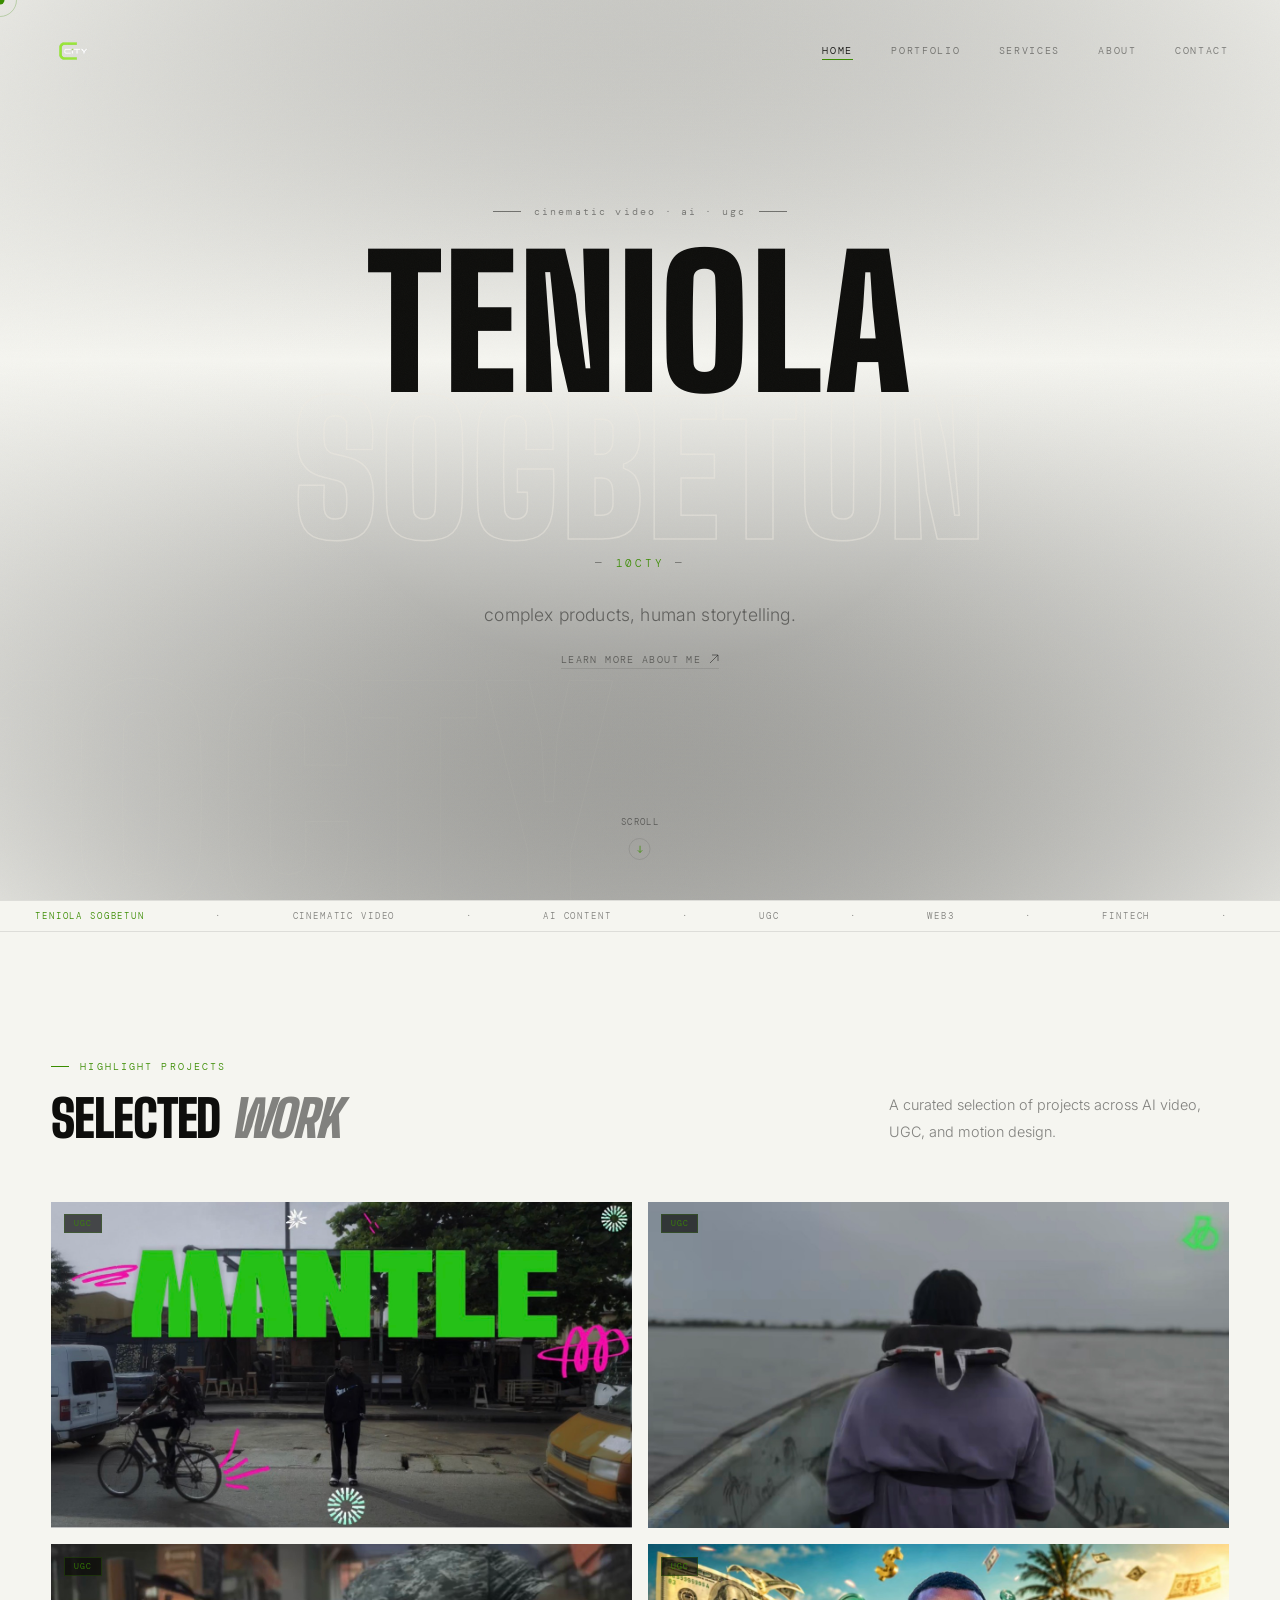
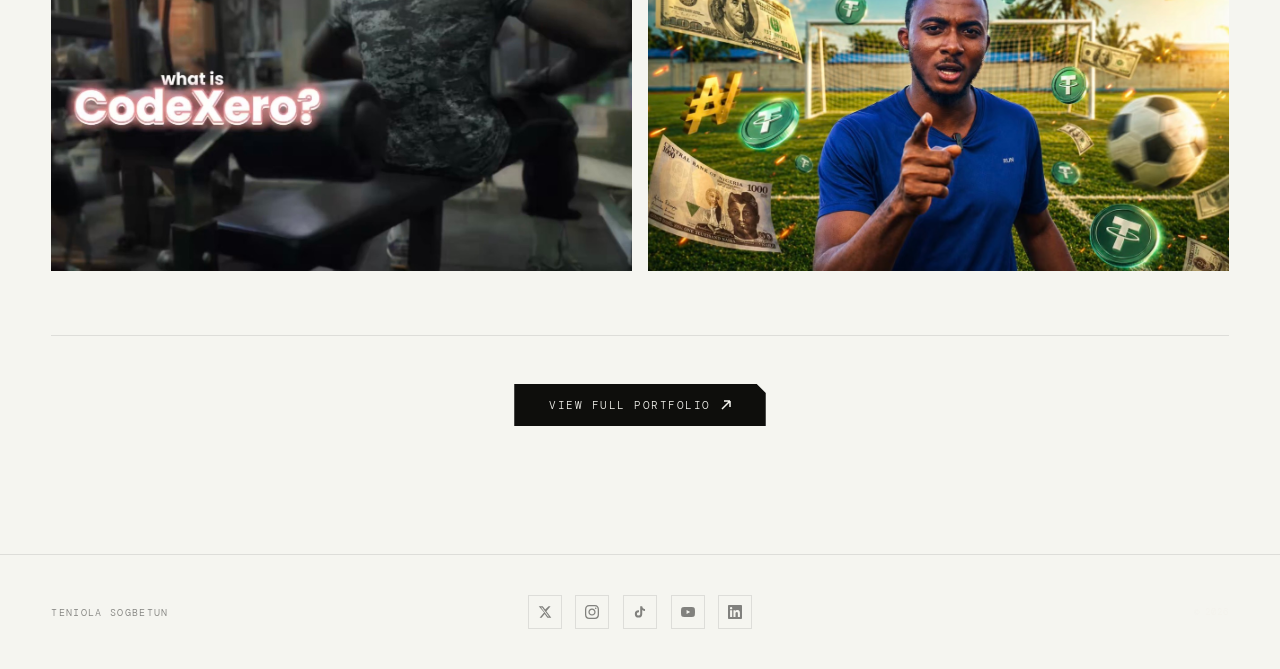
==== index.html @ 9b5c56e3 "Add home, portfolio and services pages Co-Authored-By: Claude Opus 5.5 <noreply@anthropic.com> Claud" ====
<!DOCTYPE html>
<html lang="en">
<head>
<meta charset="UTF-8"><meta name="viewport" content="width=device-width,initial-scale=1">
<title>Teniola Sogbetun — 10CTY</title>
<link rel="preconnect" href="https://fonts.googleapis.com">
<link rel="preconnect" href="https://fonts.gstatic.com" crossorigin>
<link href="https://fonts.googleapis.com/css2?family=Big+Shoulders+Display:wght@700;800;900&family=Inter:wght@300;400;500;600&family=DM+Mono:ital,wght@0,300;0,400;1,300&display=swap" rel="stylesheet">
<style>
:root{
  --bg:#0a0a09;--ink:#f0ece3;
  --muted:rgba(240,236,227,.4);--dim:rgba(240,236,227,.12);
  --line:rgba(240,236,227,.09);--green:#7fff45;
  --gm:rgba(127,255,69,.12);--gl:rgba(127,255,69,.2);
  color-scheme:light dark;
}
*,*::before,*::after{box-sizing:border-box;margin:0;padding:0}
html{scroll-behavior:smooth}
body{background:var(--bg);color:var(--ink);font-family:'Inter',sans-serif;font-weight:300;overflow-x:hidden;cursor:none}
a{color:inherit;text-decoration:none}
img{display:block;max-width:100%}
button{cursor:none;background:none;border:none;color:inherit;font:inherit}
/* CURSOR */
body::after{content:'';position:fixed;inset:0;z-index:9997;pointer-events:none;background-image:url("data:image/svg+xml,%3Csvg xmlns='http://www.w3.org/2000/svg' width='300' height='300'%3E%3Cfilter id='n'%3E%3CfeTurbulence type='fractalNoise' baseFrequency='.75' numOctaves='4' stitchTiles='stitch'/%3E%3C/filter%3E%3Crect width='300' height='300' filter='url(%23n)'/%3E%3C/svg%3E");background-size:200px;opacity:.03}
::-webkit-scrollbar{width:2px}::-webkit-scrollbar-thumb{background:var(--green)}::-webkit-scrollbar-track{background:var(--bg)}
/* NAV */
.nav{position:fixed;top:0;left:0;right:0;z-index:500;display:flex;align-items:center;justify-content:space-between;padding:1.8rem 4vw;transition:padding .4s,background .4s;background:transparent}
.nav.solid{padding:1.1rem 4vw;background:rgba(10,10,9,.94);backdrop-filter:blur(20px);border-bottom:1px solid var(--line)}
.nav-logo{height:44px;opacity:1}
.nav-links{display:flex;align-items:center;gap:2.4rem}
.nl{font-family:'DM Mono',monospace;font-size:.65rem;letter-spacing:.16em;text-transform:uppercase;color:var(--muted);position:relative;transition:color .25s}
.nl::after{content:'';position:absolute;bottom:-3px;left:0;right:0;height:1px;background:var(--green);transform:scaleX(0);transition:transform .3s;transform-origin:left}
.nl:hover,.nl.active{color:var(--ink)}
.nl:hover::after,.nl.active::after{transform:scaleX(1)}
.hamburger{display:none;flex-direction:column;gap:5px;padding:4px}
.hamburger span{display:block;width:22px;height:1px;background:var(--ink)}
.mob{display:none;position:fixed;inset:0;z-index:600;background:var(--bg);flex-direction:column;align-items:flex-start;justify-content:center;padding:0 10vw;gap:.2rem}
.mob.open{display:flex}
.mob a{font-family:'Big Shoulders Display',sans-serif;font-size:clamp(2.5rem,7vw,4.5rem);font-weight:900;line-height:1.2;color:var(--muted);text-transform:uppercase;transition:color .2s}
.mob a:hover,.mob a.active{color:var(--green)}
.mob-close{position:absolute;top:2rem;right:4vw;font-family:'DM Mono',monospace;font-size:.62rem;letter-spacing:.14em;text-transform:uppercase;color:var(--muted);cursor:none}
/* SOC ICONS */
.soc-row{display:flex;gap:.85rem;align-items:center}
.soc-icon{width:34px;height:34px;display:flex;align-items:center;justify-content:center;border:1px solid var(--line);transition:all .25s}
.soc-icon:hover{border-color:var(--gl);background:var(--gm)}
.soc-icon svg{width:14px;height:14px;fill:var(--muted);transition:fill .25s}
.soc-icon:hover svg{fill:var(--ink)}
/* HERO VIDEO */
.hero-video-wrap{position:absolute;inset:0;z-index:0;overflow:hidden}
.hero-video{width:100%;height:100%;object-fit:cover;object-position:center;opacity:.18;filter:grayscale(60%) contrast(1.1);transform:scale(1.04);transition:opacity 1.5s ease}
.hero:hover .hero-video{opacity:.22}
.hero-video-overlay{position:absolute;inset:0;background:radial-gradient(ellipse 80% 80% at 50% 50%,transparent 30%,var(--bg) 100%),linear-gradient(to bottom,rgba(10,10,9,.35) 0%,transparent 40%,rgba(10,10,9,.6) 100%)}
/* HERO */
.hero{min-height:100vh;display:flex;flex-direction:column;align-items:center;justify-content:center;position:relative;overflow:hidden;text-align:center}
.hero-bg-word{position:absolute;bottom:-3vw;left:-1vw;font-family:'Big Shoulders Display',sans-serif;font-size:22vw;font-weight:900;line-height:1;color:transparent;-webkit-text-stroke:1px rgba(240,236,227,.035);pointer-events:none;z-index:1;letter-spacing:.02em;white-space:nowrap;user-select:none;text-transform:uppercase}
.hero-left{display:flex;flex-direction:column;align-items:center;justify-content:center;padding:140px 6vw 6vh;position:relative;z-index:2;width:100%;max-width:800px}
.hero-eyebrow{font-family:'DM Mono',monospace;font-size:.62rem;letter-spacing:.22em;text-transform:lowercase;color:var(--muted);margin-bottom:2rem;display:flex;align-items:center;justify-content:center;gap:.8rem}
.hero-eyebrow::before,.hero-eyebrow::after{content:'';width:28px;height:1px;background:var(--muted);display:block}
.hero-name{font-family:'Big Shoulders Display',sans-serif;font-size:clamp(5.5rem,14vw,16rem);font-weight:900;line-height:.82;letter-spacing:.01em;margin-bottom:.8rem;text-align:center;text-transform:uppercase}
.hero-name .first{display:block;color:var(--ink)}
.hero-name .last{display:block;color:transparent;-webkit-text-stroke:1.5px rgba(240,236,227,.45);transition:all .5s}
.hero-name .last:hover{color:var(--ink);-webkit-text-stroke:0px}
.hero-aka{font-family:'DM Mono',monospace;font-size:.68rem;letter-spacing:.25em;text-transform:uppercase;color:var(--green);margin-bottom:2rem;display:flex;align-items:center;justify-content:center;gap:.7rem}
.hero-aka::before,.hero-aka::after{content:'—';color:var(--muted)}
.hero-tagline{font-family:'Inter',sans-serif;font-size:clamp(.95rem,1.4vw,1.1rem);color:var(--muted);line-height:1.5;white-space:nowrap;margin-bottom:1.5rem;text-align:center;letter-spacing:.01em}
.hero-learn{font-family:'DM Mono',monospace;font-size:.62rem;letter-spacing:.14em;text-transform:uppercase;color:var(--muted);display:inline-flex;align-items:center;justify-content:center;gap:.5rem;border-bottom:1px solid var(--line);padding-bottom:.15rem;margin-bottom:7rem;transition:all .25s}
.hero-learn:hover{color:var(--green);border-color:var(--gl)}
.hero-learn svg{width:10px;height:10px;stroke:currentColor;fill:none}
.hero-scroll{position:absolute;bottom:2.5rem;left:50%;transform:translateX(-50%);z-index:3;display:flex;flex-direction:column;align-items:center;gap:.6rem;font-family:'DM Mono',monospace;font-size:.58rem;letter-spacing:.16em;text-transform:uppercase;color:var(--muted);cursor:none;transition:color .25s;white-space:nowrap}
.hero-scroll:hover{color:var(--green)}
.scroll-dot{width:22px;height:22px;border:1px solid var(--line);border-radius:50%;display:flex;align-items:center;justify-content:center;animation:bob 2.2s ease-in-out infinite}
.scroll-dot svg{width:9px;height:9px;stroke:var(--green);fill:none}
@keyframes bob{0%,100%{transform:translateY(0)}50%{transform:translateY(4px)}}
/* MARQUEE */
.mqt{overflow:hidden;border-top:1px solid var(--line);border-bottom:1px solid var(--line);padding:.55rem 0}
.mqi{display:flex;width:max-content;animation:march 32s linear infinite}
.mqi:hover{animation-play-state:paused}
.mi{font-family:'DM Mono',monospace;font-size:.58rem;letter-spacing:.2em;text-transform:uppercase;color:var(--muted);padding:0 2.2rem;white-space:nowrap}
.mi.ac{color:var(--green)}
@keyframes march{from{transform:translateX(0)}to{transform:translateX(-50%)}}
/* HIGHLIGHT SECTION */
.highlight{padding:8rem 4vw}
.hl-head{display:flex;align-items:flex-end;justify-content:space-between;margin-bottom:3.5rem;flex-wrap:wrap;gap:2rem}
.si{font-family:'DM Mono',monospace;font-size:.6rem;letter-spacing:.22em;text-transform:uppercase;color:var(--green);display:flex;align-items:center;gap:.7rem;margin-bottom:1.2rem}
.si::before{content:'';width:18px;height:1px;background:var(--green);display:block}
.sh{font-family:'Big Shoulders Display',sans-serif;font-size:clamp(2rem,4vw,3.8rem);font-weight:900;line-height:1.05;letter-spacing:-.025em;text-transform:uppercase}
.sh em{font-style:italic;color:var(--muted);text-transform:none}
.ss{font-size:.9rem;color:var(--muted);line-height:1.9;font-weight:300;max-width:460px;margin-top:1rem}
/* FILTER */
/* PROJECT GRID */
.proj-grid{display:grid;grid-template-columns:repeat(2,1fr);gap:6px;gap:16px;position:relative}

.pc-cat{position:absolute;top:.9rem;left:.9rem;font-family:'DM Mono',monospace;font-size:.55rem;letter-spacing:.12em;text-transform:uppercase;color:var(--green);border:1px solid var(--gl);padding:.22rem .6rem;z-index:2;background:rgba(10,10,9,.6)}
.pc-overlay{position:absolute;inset:0;background:rgba(10,10,9,.55);display:flex;align-items:center;justify-content:center;opacity:0;transition:opacity .3s;z-index:2}
.pc:hover .pc-overlay{opacity:1}
.pc-view{font-family:'DM Mono',monospace;font-size:.62rem;letter-spacing:.12em;text-transform:uppercase;color:var(--ink);display:flex;align-items:center;gap:.5rem}
.pc-view svg{width:9px;height:9px;stroke:currentColor;fill:none}
.pc-info{display:flex;align-items:center;gap:1.2rem;padding:.9rem 0;border-bottom:1px solid var(--line)}
.pc-num{font-family:'DM Mono',monospace;font-size:.6rem;color:var(--muted);min-width:22px}
.pc-title{font-family:'Big Shoulders Display',sans-serif;text-transform:uppercase;font-size:.95rem;font-weight:700;transition:color .25s}
.pc:hover .pc-title{color:var(--green)}
.pc-sub{font-size:.75rem;color:var(--muted);margin-top:.15rem}
.pc-tags{margin-left:auto;display:flex;gap:.4rem;flex-shrink:0}
.pc-tags span{font-family:'DM Mono',monospace;font-size:.52rem;letter-spacing:.08em;text-transform:uppercase;color:var(--muted);border:1px solid var(--line);padding:.18rem .5rem}
.hl-more{text-align:center;margin-top:4rem;padding-top:3rem;border-top:1px solid var(--line)}
.btn-solid{font-family:'DM Mono',monospace;font-size:.67rem;letter-spacing:.14em;text-transform:uppercase;display:inline-flex;align-items:center;gap:.6rem;color:var(--bg);background:var(--ink);padding:.88rem 2.2rem;clip-path:polygon(0 0,calc(100% - 9px) 0,100% 9px,100% 100%,0 100%);transition:background .25s}
.btn-solid:hover{background:var(--green)}
/* FOOTER */
.foot{padding:2.5rem 4vw;border-top:1px solid var(--line);display:grid;grid-template-columns:1fr auto 1fr;align-items:center;gap:1rem}
.foot-name{font-family:'DM Mono',monospace;font-size:.6rem;letter-spacing:.14em;text-transform:uppercase;color:var(--muted)}
.foot .soc-row{justify-content:center}
.foot-copy{font-family:'DM Mono',monospace;font-size:.54rem;letter-spacing:.1em;color:rgba(240,236,227,.2);text-align:right}
/* LIGHT THEME */
@media(prefers-color-scheme:light){
  .nav-logo{filter:none !important;opacity:1}
  :root{--bg:#f5f5f0;--ink:#0e0e0c;--muted:rgba(14,14,12,.5);--dim:rgba(14,14,12,.1);--line:rgba(14,14,12,.1);--green:#3a8c00;--gm:rgba(58,140,0,.1);--gl:rgba(58,140,0,.25)}
  .hero-video{opacity:.10;filter:grayscale(80%) contrast(1.0)}
  }
/* MOBILE */
@media(max-width:900px){
  .nav-links{display:none}
  .hamburger{display:flex}
  body{cursor:auto}
  #cur,.hero-left{padding:120px 5vw 6vh}
  .proj-grid{grid-template-columns:1fr 1fr}
  .hl-head{flex-direction:column;align-items:flex-start;gap:1rem}
  .foot{grid-template-columns:1fr;text-align:center}
  .foot-copy{text-align:center}
}
@media(max-width:560px){
  .proj-grid{grid-template-columns:1fr}
  .hero-left{padding:100px 5vw 5vh}
}

/* Thumbnail image cards */

.pc-cat{
  position:absolute;
  top:.9rem;left:.9rem;
  font-family:'DM Mono',monospace;
  font-size:.55rem;letter-spacing:.12em;
  text-transform:uppercase;
  color:var(--green);
  border:1px solid var(--gl);
  padding:.22rem .6rem;
  z-index:2;
  background:rgba(10,10,9,.6);
}
.pc-overlay{
  position:absolute;inset:0;
  background:rgba(10,10,9,.55);
  display:flex;align-items:center;justify-content:center;
  opacity:0;transition:opacity .3s;z-index:2;
}
.pc:hover .pc-overlay{opacity:1}

/* Hover title at bottom-left */
.pc-title-hover{
  position:absolute;
  bottom:0;left:0;right:0;
  padding:.8rem 1rem;
  font-family:'Big Shoulders Display',sans-serif;
  font-size:1.4rem;font-weight:900;
  text-transform:uppercase;
  color:var(--ink);
  background:linear-gradient(transparent, rgba(10,10,9,.85));
  opacity:0;
  transform:translateY(4px);
  transition:opacity .3s, transform .3s;
  z-index:3;
  pointer-events:none;
  letter-spacing:-.01em;
}
.pc:hover .pc-title-hover{
  opacity:1;
  transform:translateY(0);
}
/* Thumbnails — all uniform 16:9, images fill the box */

.pc-thumb img{
  position:absolute;
  inset:0;
  width:100%;
  height:100%;
  object-fit:cover;
  object-position:center;
  display:block;
}
/* Grid spacing */
.proj-grid{
  gap:16px;
}

/* ── Selected Work cards ─────────────────────────────────── */
.pc-thumb img{
  position:absolute;
  inset:0;
  width:100%;
  height:100%;
  object-fit:cover;
  object-position:center;
  display:block;
}
.pc-title-hover{
  position:absolute;
  bottom:0;left:0;right:0;
  padding:.7rem 1rem;
  font-family:'Big Shoulders Display',sans-serif;
  font-size:1.3rem;font-weight:900;
  text-transform:uppercase;
  color:var(--ink);
  background:linear-gradient(transparent, rgba(8,8,6,.88));
  opacity:0;
  transform:translateY(5px);
  transition:opacity .25s, transform .25s;
  z-index:3;
  pointer-events:none;
  letter-spacing:-.01em;
}
.pc:hover .pc-title-hover{
  opacity:1;
  transform:translateY(0);
}
.pc-cat{
  position:absolute;
  top:.8rem;left:.8rem;
  font-family:'DM Mono',monospace;
  font-size:.52rem;letter-spacing:.12em;text-transform:uppercase;
  color:var(--green);border:1px solid var(--gl);
  padding:.18rem .55rem;z-index:2;
  background:rgba(8,8,6,.65);
}
.pc-overlay{
  position:absolute;inset:0;
  background:rgba(8,8,6,.45);
  display:flex;align-items:center;justify-content:center;
  opacity:0;transition:opacity .25s;z-index:2;
}
.pc:hover .pc-overlay{opacity:1}
.pc-view{
  font-family:'DM Mono',monospace;font-size:.6rem;
  letter-spacing:.12em;text-transform:uppercase;
  color:var(--ink);display:flex;align-items:center;gap:.5rem;
}
.proj-grid{
  display:grid;
  grid-template-columns:repeat(2,1fr);
  gap:16px;
}

/* ── Selected Work grid ──────────────────────────────────── */
.proj-grid{display:grid;grid-template-columns:repeat(2,1fr);gap:16px;}
.pc{cursor:none;position:relative;}
.pc-thumb{
  position:relative;
  width:100%;
  padding-top:56.25%; /* 16:9 */
  overflow:hidden;
  background:#111;
  display:block;
}
.pc-thumb img{
  position:absolute;
  top:0;left:0;
  width:100%;height:100%;
  object-fit:cover;
  object-position:center;
  display:block;
}
.pc-cat{
  position:absolute;top:.8rem;left:.8rem;
  font-family:'DM Mono',monospace;font-size:.52rem;
  letter-spacing:.12em;text-transform:uppercase;
  color:var(--green);border:1px solid var(--gl);
  padding:.18rem .55rem;z-index:3;
  background:rgba(8,8,6,.65);
}
.pc-title-hover{
  position:absolute;bottom:0;left:0;right:0;
  padding:.7rem 1rem;
  font-family:'Big Shoulders Display',sans-serif;
  font-size:1.4rem;font-weight:900;text-transform:uppercase;
  color:var(--ink);
  background:linear-gradient(transparent,rgba(8,8,6,.9));
  opacity:0;transform:translateY(6px);
  transition:opacity .25s,transform .25s;
  z-index:3;pointer-events:none;
}
.pc:hover .pc-title-hover{opacity:1;transform:translateY(0);}
.pc-overlay{
  position:absolute;inset:0;
  background:rgba(8,8,6,.4);
  display:flex;align-items:center;justify-content:center;
  opacity:0;transition:opacity .25s;z-index:2;
}
.pc:hover .pc-overlay{opacity:1;}
.pc-view{
  font-family:'DM Mono',monospace;font-size:.6rem;
  letter-spacing:.12em;text-transform:uppercase;color:var(--ink);
}


.serv-item:hover .serv-item:hover @media(max-width:768px){
  }


.serv-item:hover .serv-item:hover 
/* ── Zoom on hover ──────────────────────────────────────── */
.pcard-thumb img,
.pcard-thumb video{
  transition:transform .5s cubic-bezier(.22,1,.36,1);
}
.pcard:hover .pcard-thumb img,
.pcard:hover .pcard-thumb video{
  transform:scale(1.05);
}
/* Index page cards */
.pc-thumb img{
  transition:transform .5s cubic-bezier(.22,1,.36,1);
}
.pc:hover .pc-thumb img{
  transform:scale(1.05);
}
#cur{position:fixed;top:0;left:0;z-index:9999;width:9px;height:9px;background:var(--green);border-radius:50%;pointer-events:none;transform:translate(-50%,-50%)}
#cur-ring{position:fixed;top:0;left:0;z-index:9998;width:34px;height:34px;border:1px solid var(--gl);border-radius:50%;pointer-events:none;transform:translate(-50%,-50%);transition:width .15s,height .15s}
</style>
</head>
<body>
<div id="cur"></div>
<div id="cur-ring"></div>

<!-- MOBILE MENU -->
<div class="mob" id="mob">
  <button class="mob-close" id="mobClose">Close ✕</button>
  <a href="index.html" class="active">Home</a>
  <a href="portfolio.html">Portfolio</a>
  <a href="services.html">Services</a>
  <a href="about.html">About</a>
  <a href="contact.html">Contact</a>
</div>

<!-- NAV -->
<nav class="nav" id="nav">
  <a href="index.html"><img class="nav-logo" src="[data-uri]" alt="10CTY"></a>
  <div class="nav-links">
    <a class="nl active" href="index.html">Home</a>
    <a class="nl" href="portfolio.html">Portfolio</a>
    <a class="nl" href="services.html">Services</a>
    <a class="nl" href="about.html">About</a>
    <a class="nl" href="contact.html">Contact</a>
  </div>
  <button class="hamburger" id="hamBtn"><span></span><span></span><span></span></button>
</nav>

<!-- HERO -->
<section class="hero" id="home">
  <div class="hero-video-wrap">
    <video class="hero-video" autoplay muted loop playsinline preload="auto">
      <source src="[data-uri]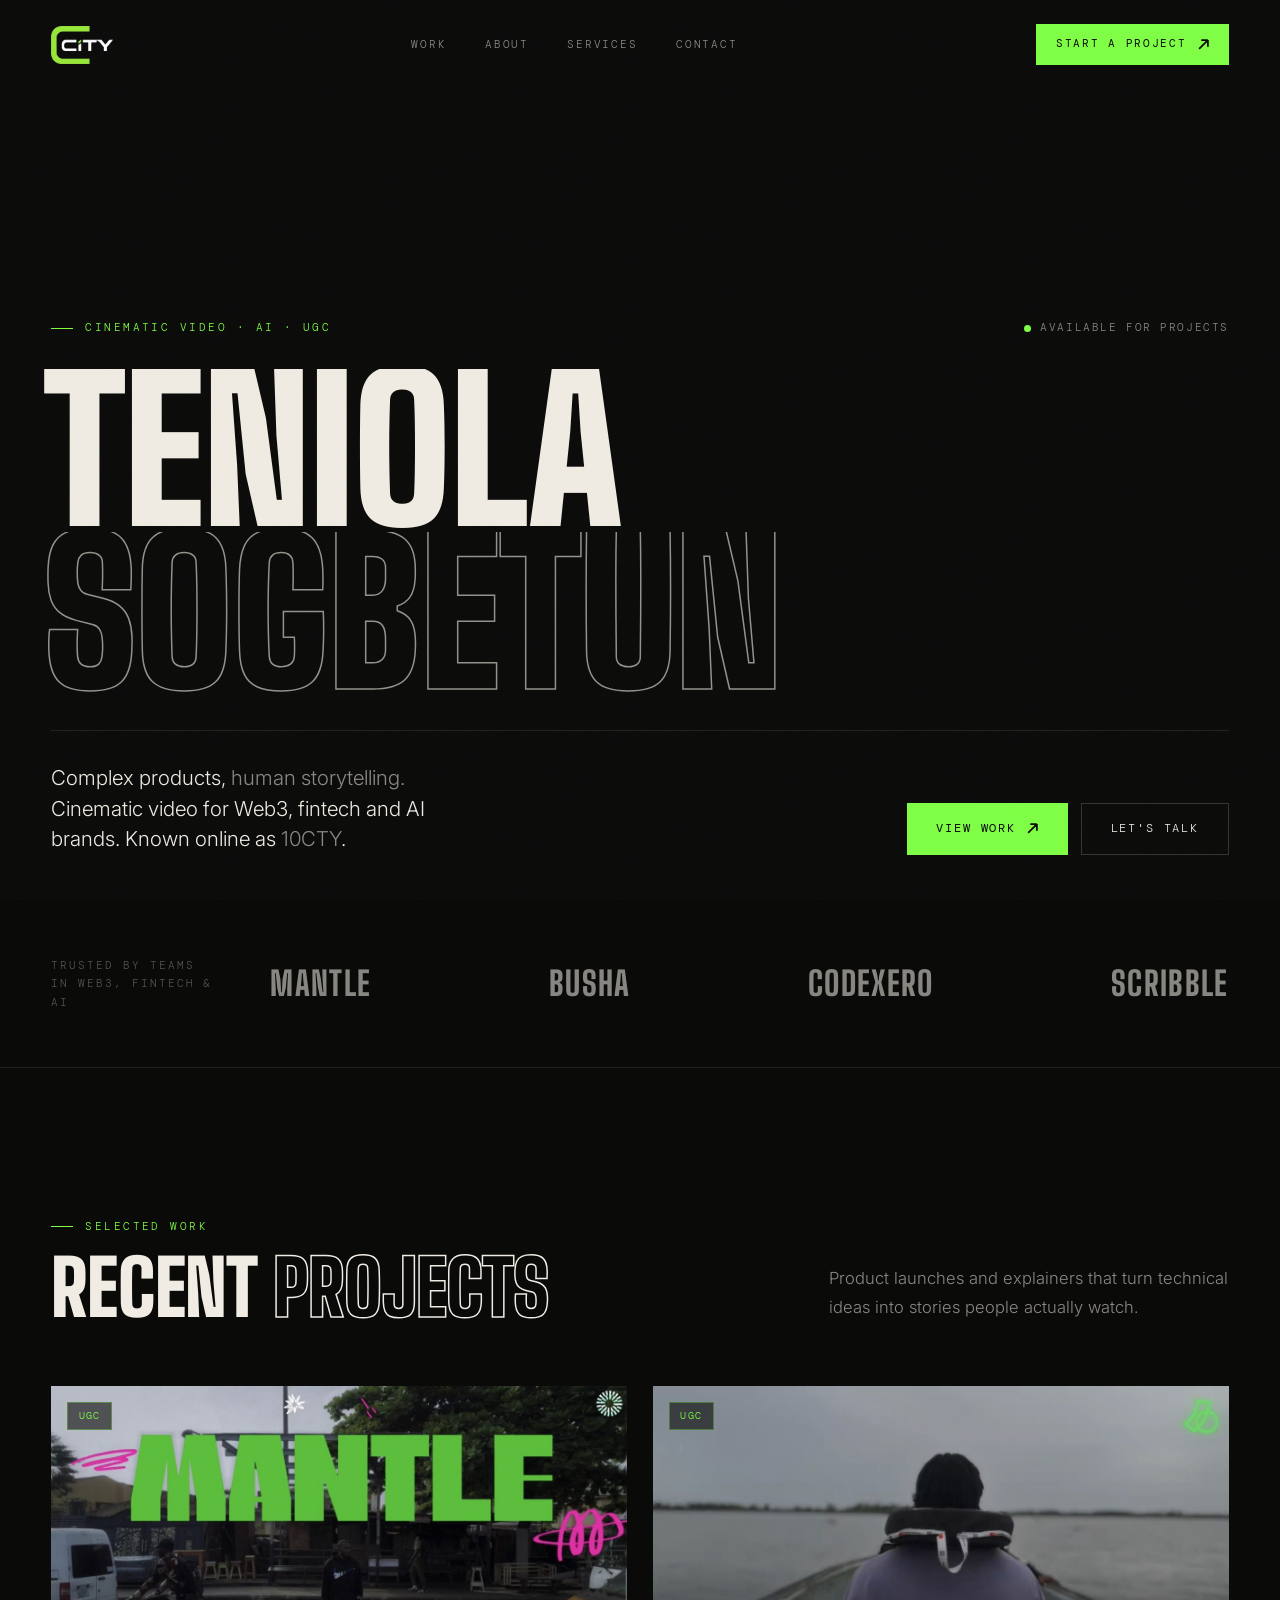
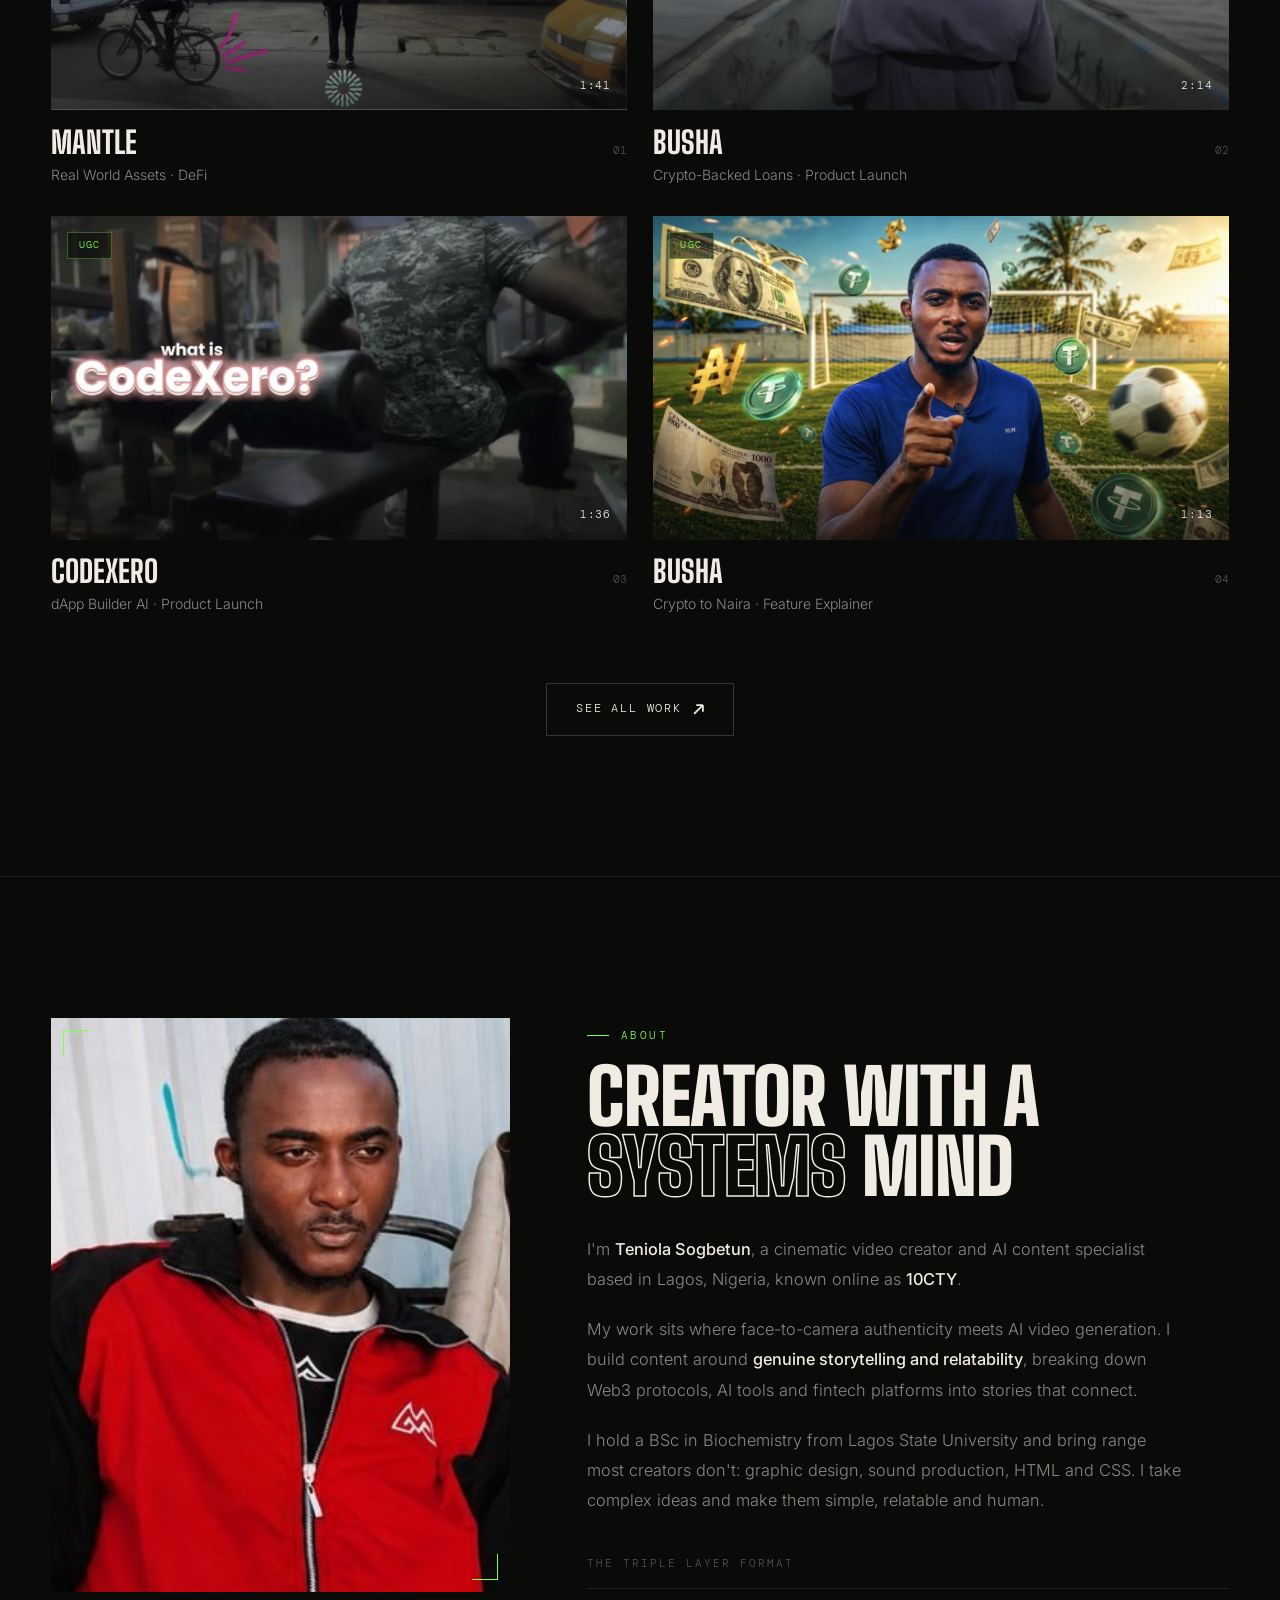
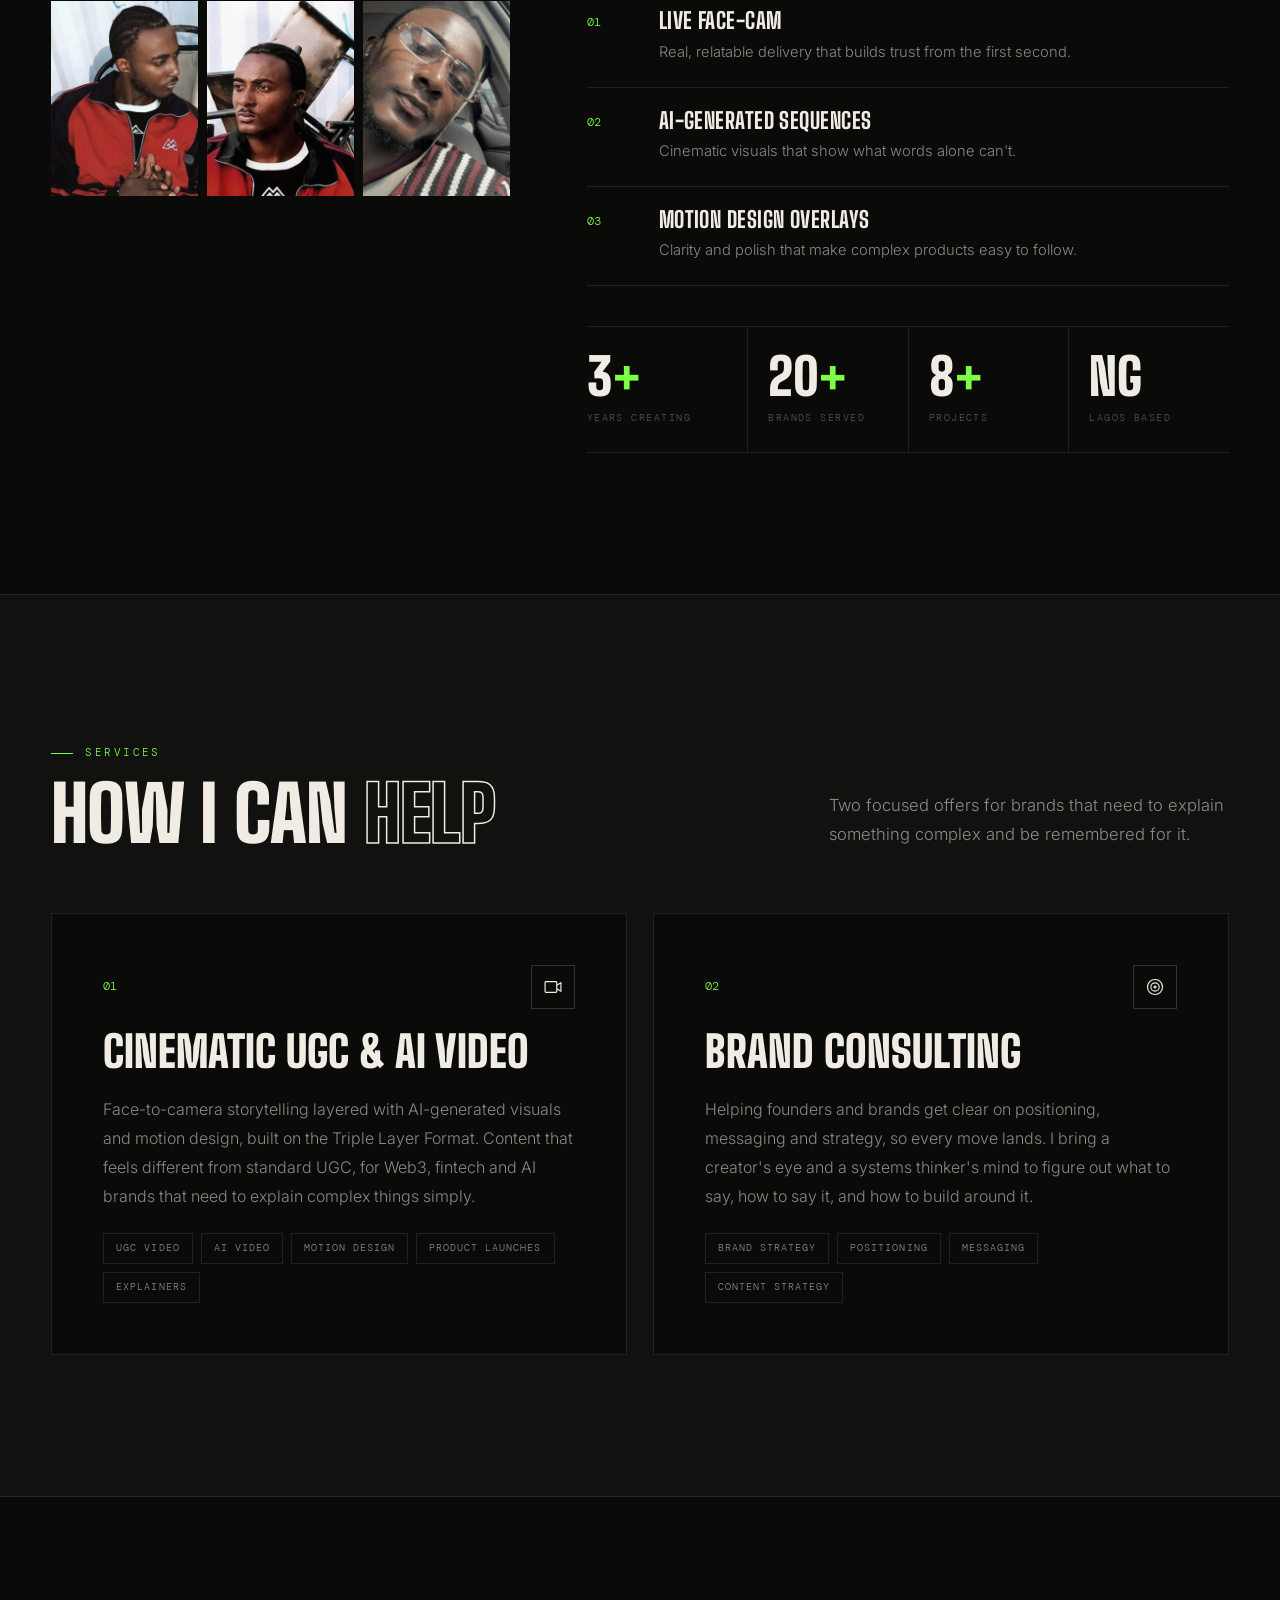
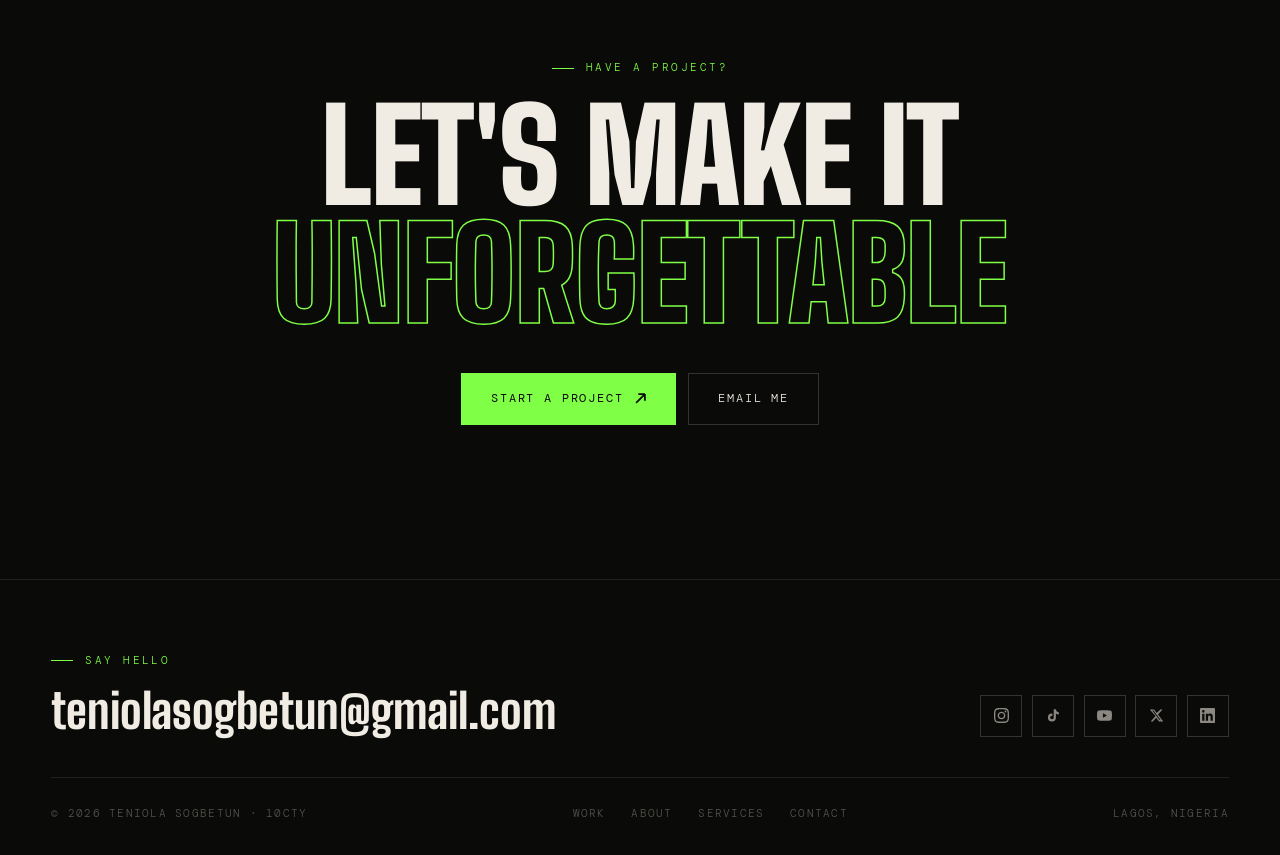
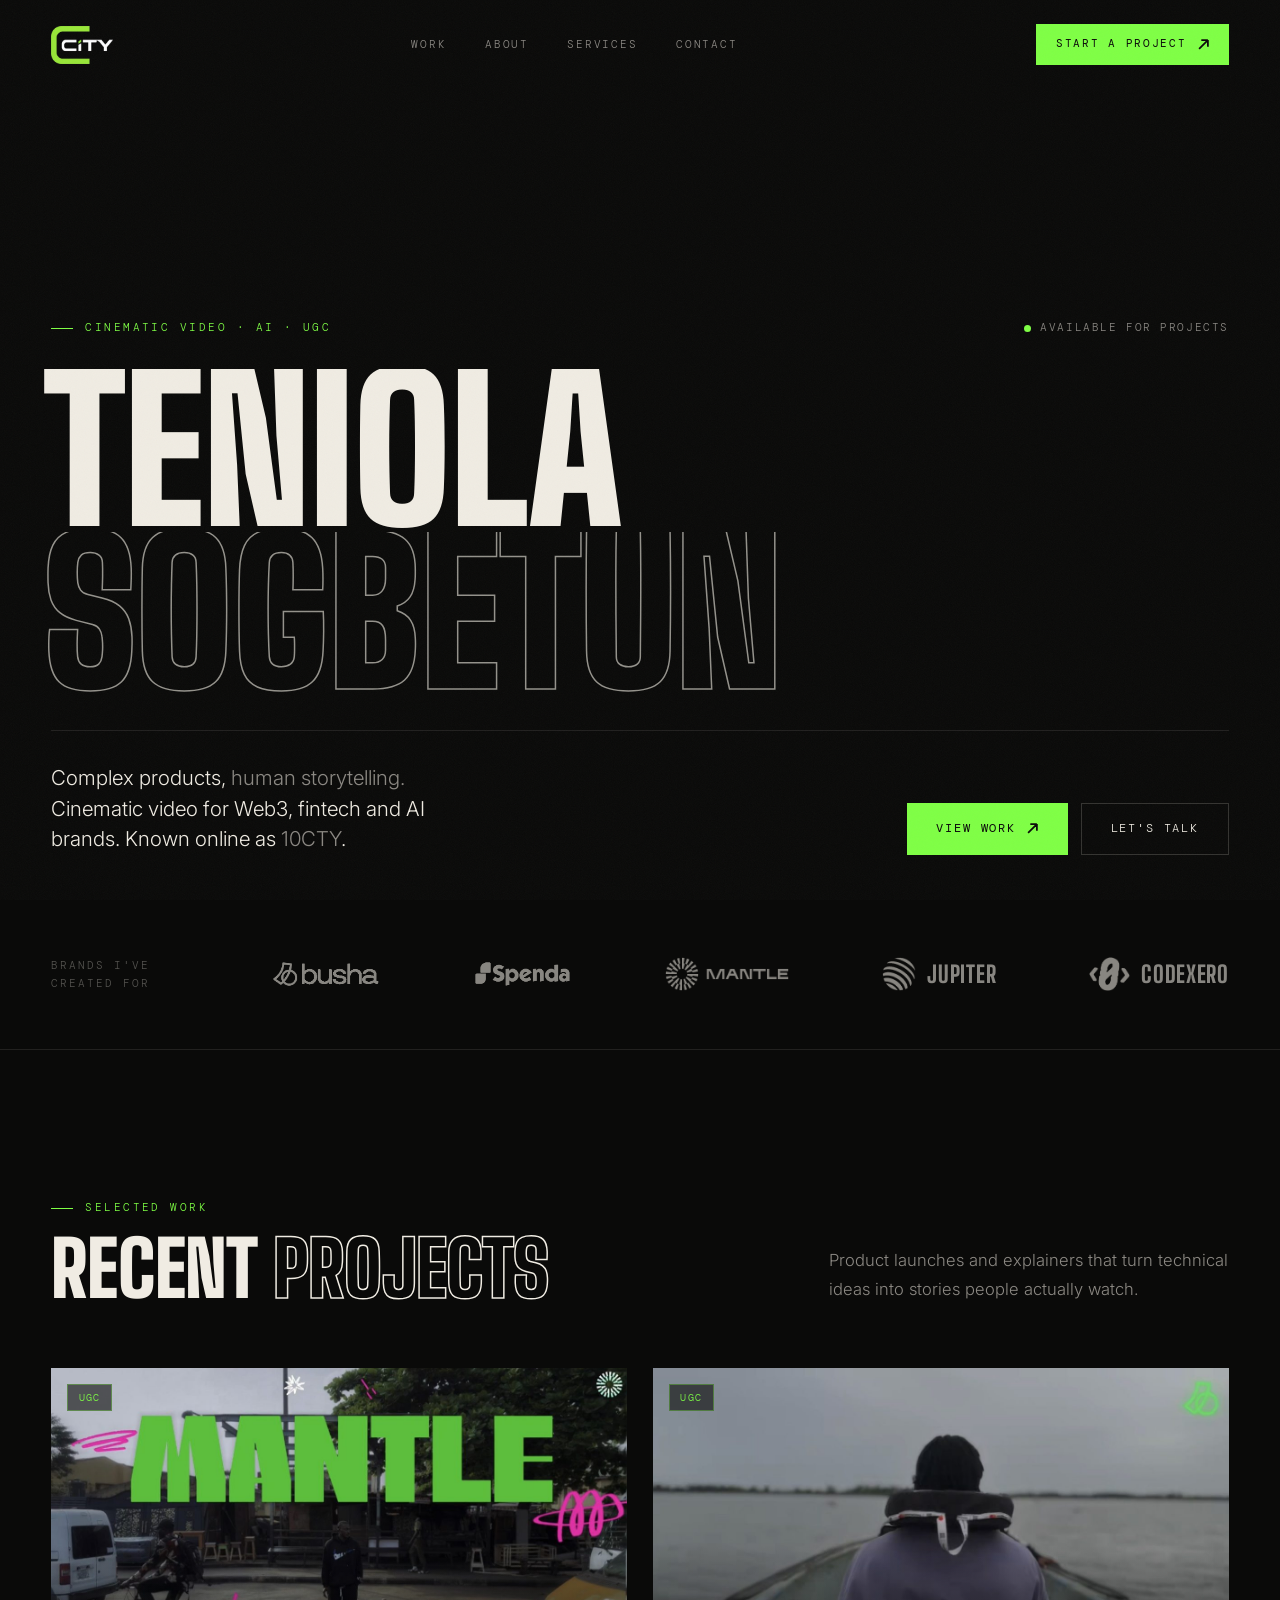
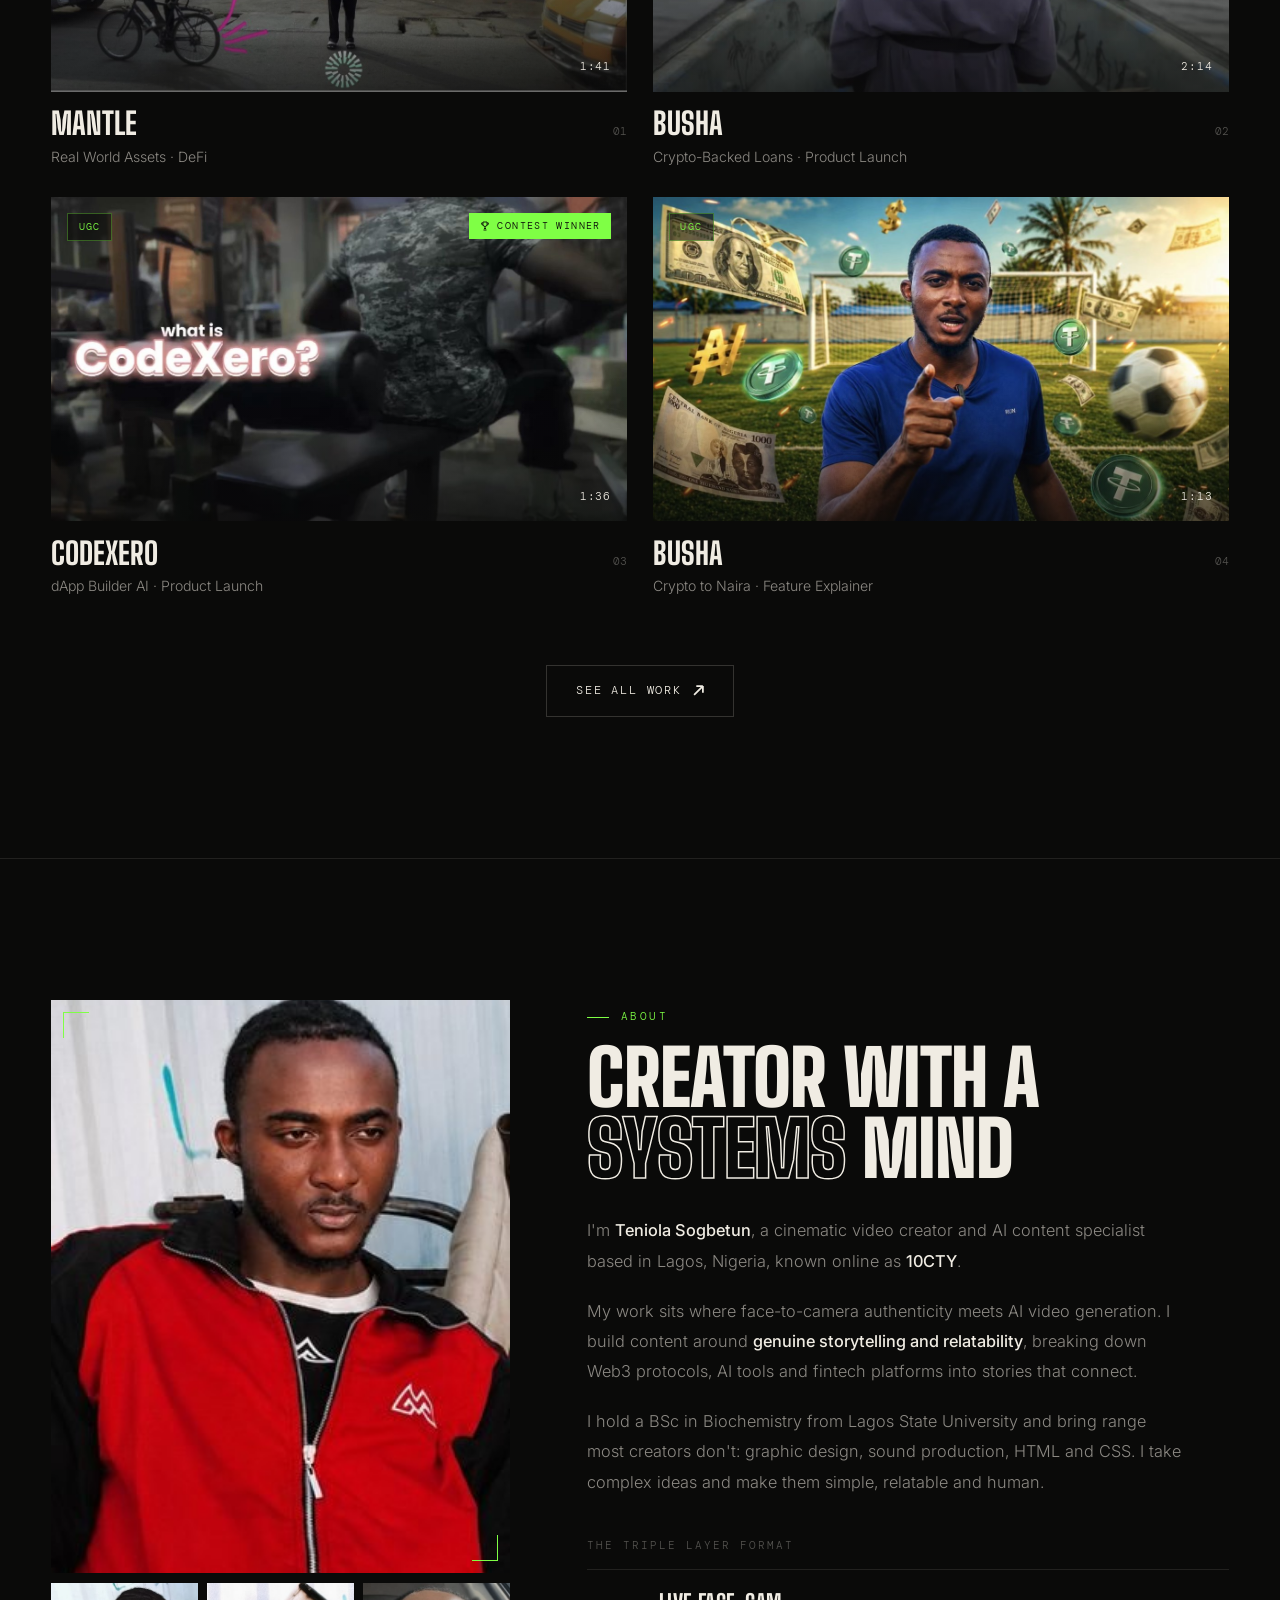
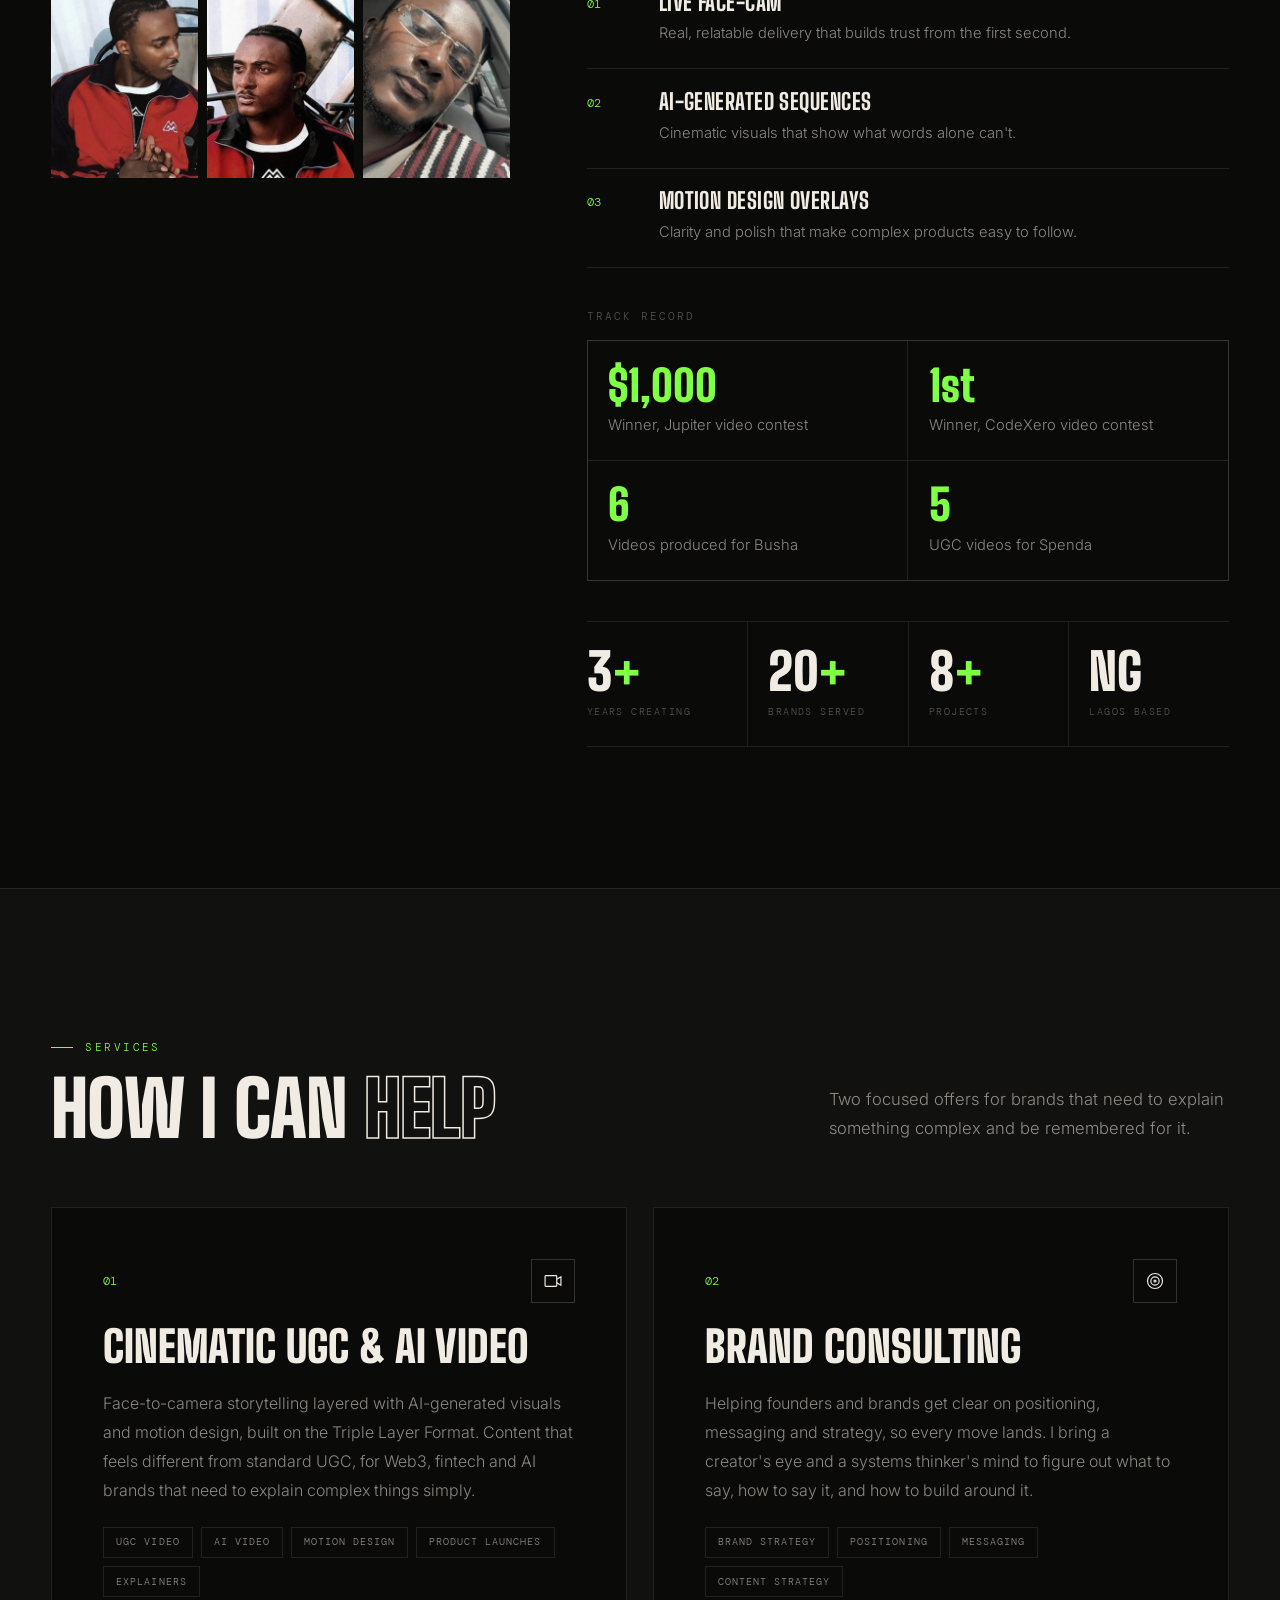
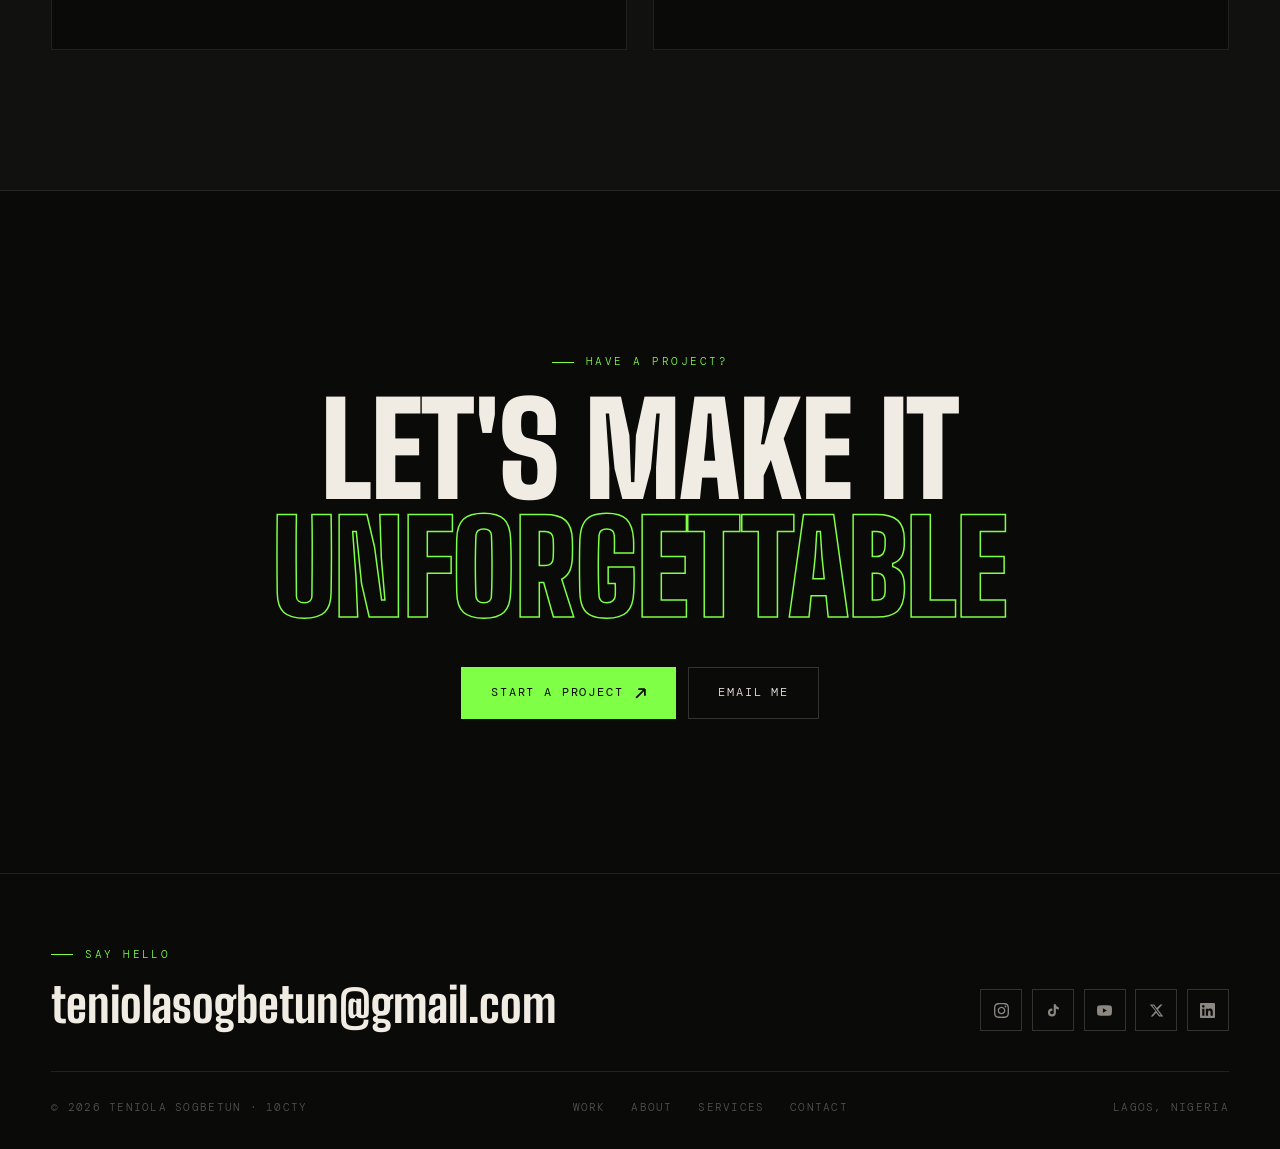
